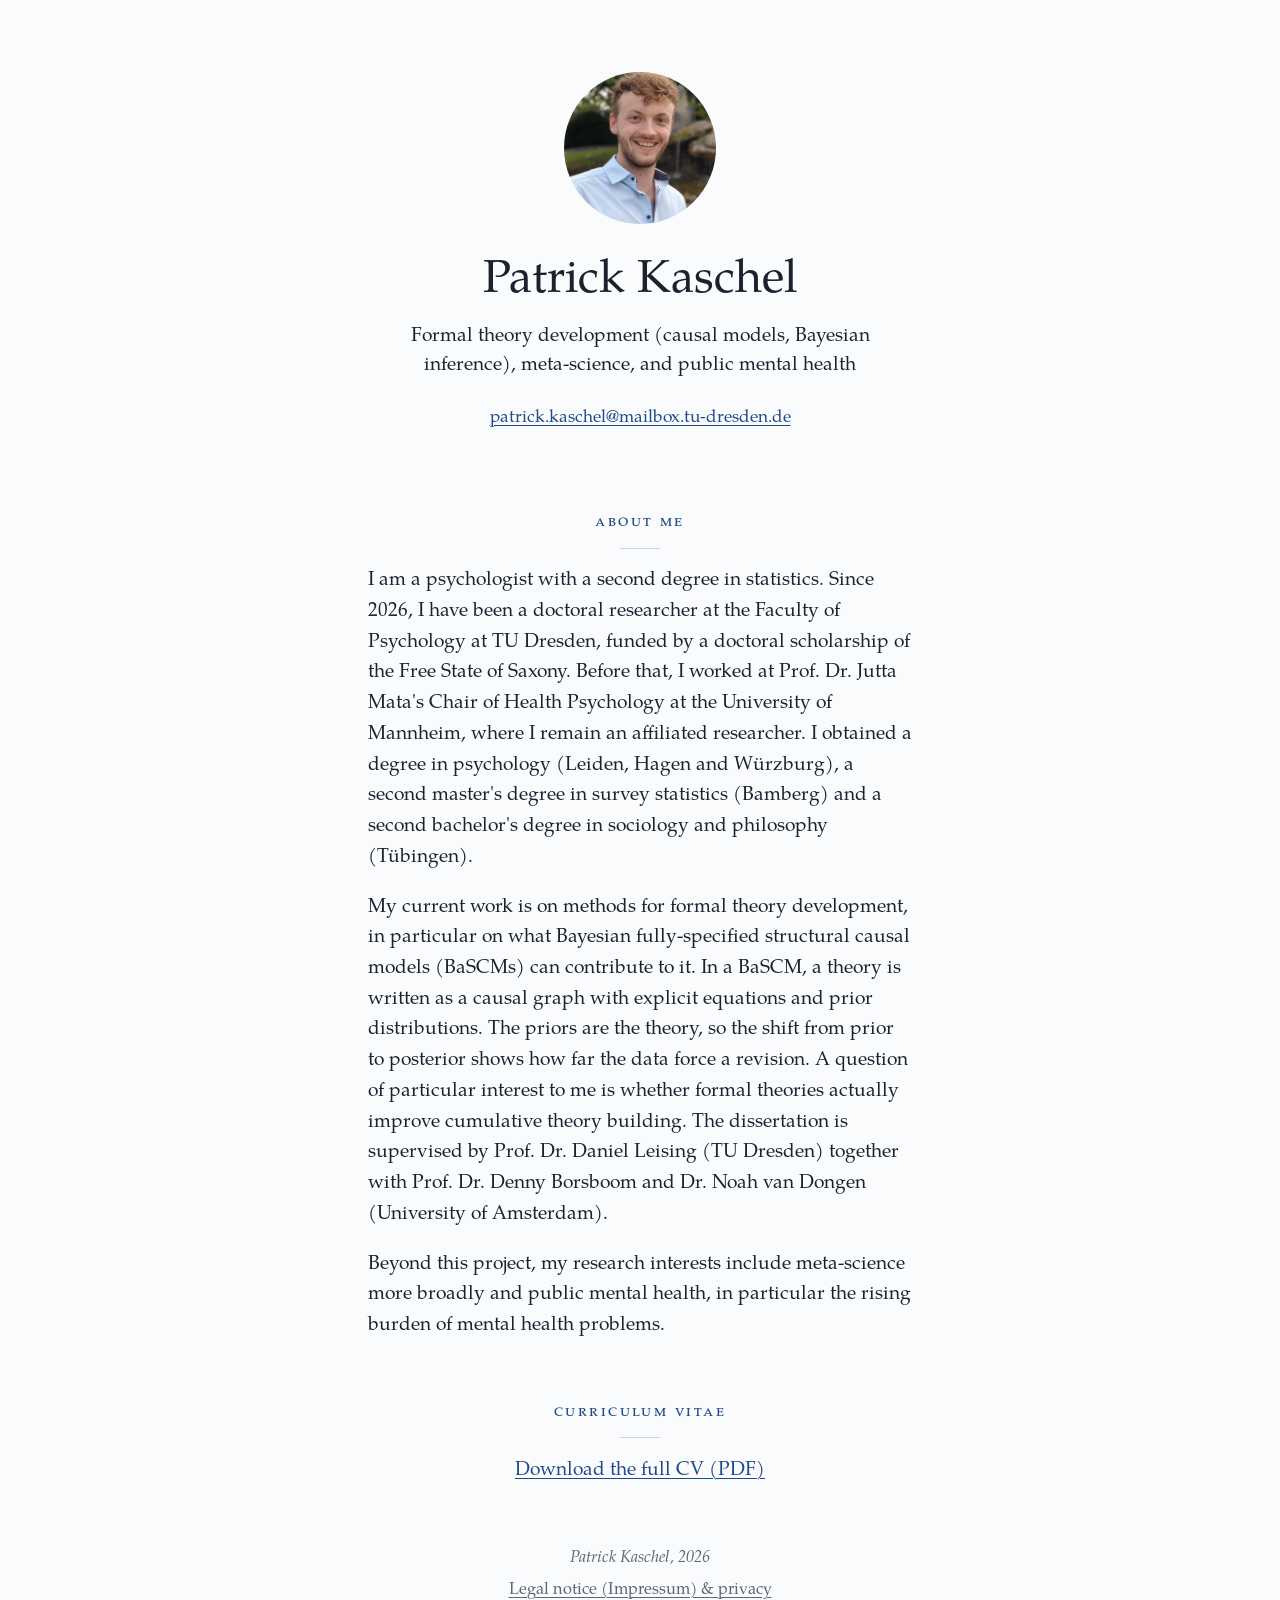
==== index.html @ e93c5aad "Add personal academic homepage Co-Authored-By: Claude Fable 5.1 <noreply@anthropic.com> Claude-Sessi" ====
<!doctype html>
<html lang="en">
<head>
<meta charset="utf-8">
<meta name="viewport" content="width=device-width, initial-scale=1">
<title>Patrick Kaschel – Doctoral researcher in psychology, TU Dresden</title>
<meta name="description" content="Patrick Kaschel is a doctoral researcher in psychology at TU Dresden. He works on formal theory development (causal models, Bayesian inference), meta-science, and public mental health.">
<meta name="author" content="Patrick Kaschel">
<meta name="color-scheme" content="light">
<link rel="canonical" href="https://pskaschel.github.io/">
<meta property="og:type" content="profile">
<meta property="og:url" content="https://pskaschel.github.io/">
<meta property="og:image" content="https://pskaschel.github.io/photo.jpg">
<meta property="og:title" content="Patrick Kaschel – Doctoral researcher in psychology, TU Dresden">
<meta property="og:description" content="Formal theory development (causal models, Bayesian inference), meta-science, and public mental health.">
<!-- Small inline icon: the initial on an ink-blue ground -->
<link rel="icon" href="data:image/svg+xml,%3Csvg xmlns='http://www.w3.org/2000/svg' viewBox='0 0 32 32'%3E%3Crect width='32' height='32' rx='5' fill='%231f4a8a'/%3E%3Ctext x='16' y='23' text-anchor='middle' font-family='Palatino,Georgia,serif' font-size='20' fill='%23fafbfc'%3EK%3C/text%3E%3C/svg%3E">

<!-- Structured data so search engines connect this page to the person -->
<script type="application/ld+json">
{
  "@context": "https://schema.org",
  "@type": "Person",
  "name": "Patrick Kaschel",
  "url": "https://pskaschel.github.io/",
  "image": "https://pskaschel.github.io/photo.jpg",
  "jobTitle": "Doctoral researcher in psychology",
  "affiliation": [
    { "@type": "CollegeOrUniversity", "name": "TU Dresden" },
    { "@type": "CollegeOrUniversity", "name": "University of Mannheim" }
  ],
  "knowsAbout": ["Formal theory development", "Structural causal models", "Bayesian inference", "Meta-science", "Public mental health"]
}
</script>

<link rel="stylesheet" href="style.css">
</head>

<body>
<div class="page">

  <header class="intro">
    <div>
      <h1>Patrick Kaschel</h1>
      <p class="lede">Formal theory development (causal models, Bayesian inference), meta-science, and public mental health</p>
      <nav class="links" aria-label="Contact and documents">
        <a href="mailto:patrick.kaschel@mailbox.tu-dresden.de">patrick.kaschel@mailbox.tu-dresden.de</a>
        <!-- Google Scholar: add the profile URL and remove this comment
        <a href="https://scholar.google.com/citations?user=XXXX">Google Scholar</a>
        -->
      </nav>
    </div>
    <img class="portrait" src="photo.jpg" width="640" height="800" alt="Portrait of Patrick Kaschel">
  </header>

  <main>
    <section class="section" id="about">
      <h2>About me</h2>
      <div>
        <p>I am a psychologist with a second degree in statistics. Since 2026, I have been a doctoral researcher at the Faculty of Psychology at TU Dresden, funded by a doctoral scholarship of the Free State of Saxony. Before that, I worked at Prof. Dr. Jutta Mata's Chair of Health Psychology at the University of Mannheim, where I remain an affiliated researcher. I obtained a degree in psychology (Leiden, Hagen and Würzburg), a second master's degree in survey statistics (Bamberg) and a second bachelor's degree in sociology and philosophy (Tübingen).</p>
        <p>My current work is on methods for formal theory development, in particular on what Bayesian fully-specified structural causal models (BaSCMs) can contribute to it. In a BaSCM, a theory is written as a causal graph with explicit equations and prior distributions. The priors are the theory, so the shift from prior to posterior shows how far the data force a revision. A question of particular interest to me is whether formal theories actually improve cumulative theory building. The dissertation is supervised by Prof. Dr. Daniel Leising (TU Dresden) together with Prof. Dr. Denny Borsboom and Dr. Noah van Dongen (University of Amsterdam).</p>
        <p>Beyond this project, my research interests include meta-science more broadly and public mental health, in particular the rising burden of mental health problems.</p>
      </div>
    </section>

    <section class="section" id="cv">
      <h2>Curriculum vitae</h2>
      <div>
        <p class="centred"><a href="CV_Patrick_Kaschel.pdf">Download the full CV (PDF)</a></p>
      </div>
    </section>
  </main>

  <footer>
    <p class="name">Patrick Kaschel, 2026</p>
    <p><a href="legal.html">Legal notice (Impressum) &amp; privacy</a></p>
  </footer>

</div>
</body>
</html>
---- style.css ----
/* ---- Embedded typeface (TeX Gyre Pagella, Latin subset), so no request leaves the site ---- */
@font-face{font-family:"TeX Gyre Pagella";font-weight:400;font-style:normal;font-display:swap;src:url([data-uri]) format("woff")}
@font-face{font-family:"TeX Gyre Pagella";font-weight:400;font-style:italic;font-display:swap;src:url([data-uri]) format("woff")}


/* ---- Colours: cool white paper, blue-black ink, ink blue ---- */
:root {
  --bg: #fafbfc;      /* paper */
  --ink: #1a2230;     /* text */
  --muted: #5a6577;   /* secondary text */
  --accent: #1f4a8a;  /* ink blue: links and headings */
  --rule: #cdd4de;    /* fine lines */
}

*, *::before, *::after { box-sizing: border-box; }
html { -webkit-text-size-adjust: 100%; }
body {
  margin: 0;
  background: var(--bg);
  color: var(--ink);
  font-family: "TeX Gyre Pagella", "Palatino Linotype", Palatino, "Book Antiqua", Georgia, serif;
  font-size: 1.2rem;
  line-height: 1.6;
}
img { display: block; max-width: 100%; height: auto; }
p { margin: 0 0 1em; }
p:last-child { margin-bottom: 0; }
a { color: var(--accent); text-underline-offset: .18em; text-decoration-thickness: 1px; }
a:hover { text-decoration-thickness: 2px; }
a:focus-visible { outline: 2px solid currentColor; outline-offset: 3px; border-radius: 2px; }
::selection { background: var(--accent); color: var(--bg); }

.page { max-width: 37rem; margin: 0 auto; padding: 0 1.5rem; }

/* ---- Header: portrait, name, role, interests, links ---- */
.intro {
  display: flex;
  flex-direction: column-reverse;               /* portrait comes last in the markup but shows first */
  align-items: center;
  gap: 2rem;
  padding: 4.5rem 0 3rem;
  text-align: center;
}
.portrait { width: 9.5rem; aspect-ratio: 1; object-fit: cover; border-radius: 50%; background: var(--rule); }
.intro h1 { margin: 0 0 1rem; font-size: 2.9rem; font-weight: 400; line-height: 1.1; }
.lede { margin: 0 auto 1.5rem; max-width: 32rem; line-height: 1.5; }
.links { display: flex; flex-wrap: wrap; justify-content: center; gap: .5rem 1.5rem; font-size: .9em; }

/* ---- Sections: headings in spaced small capitals with a short rule underneath ---- */
.section { padding: 1.75rem 0; }
.section h2 { margin: 0 0 1.1rem; font-size: 1.1rem; font-weight: 400; font-variant-caps: all-small-caps; letter-spacing: .14em; text-align: center; color: var(--accent); }
.centred { text-align: center; }
.section h2::after { content: ""; display: block; width: 2.5rem; height: 1px; margin: .7rem auto 0; background: var(--rule); }

footer { padding: 2rem 0 3rem; text-align: center; font-size: .85em; color: var(--muted); }
footer p { margin: 0 0 .35rem; }
footer .name { font-style: italic; }
footer a { color: var(--muted); }                      /* deliberately pale, but still readable */

/* ---- Legal notice and privacy page: plain left-aligned text ---- */
.legal { padding-top: 3.5rem; font-size: 1.05rem; }
.legal h1 { margin: 0 0 2rem; font-size: 2rem; font-weight: 400; line-height: 1.2; text-align: center; }
.legal h3 { margin: 1.4rem 0 .3rem; font-size: 1em; font-weight: 400; font-style: italic; }
.legal address { margin: 0 0 1em; font-style: normal; }
.legal .back { margin: 0 0 2rem; text-align: center; font-size: .9em; }
.missing { padding: .1em .4em; background: #ffe08a; color: #5a3b00; }   /* placeholder marker, must not go online */

/* ---- Small screens ---- */
@media (max-width: 40rem) {
  body { font-size: 1.08rem; }
  .page { padding: 0 1.25rem; }
  .intro { gap: 1.5rem; padding: 2.5rem 0 2rem; }
  .intro h1 { font-size: 2.2rem; }
  .portrait { width: 8rem; }
}
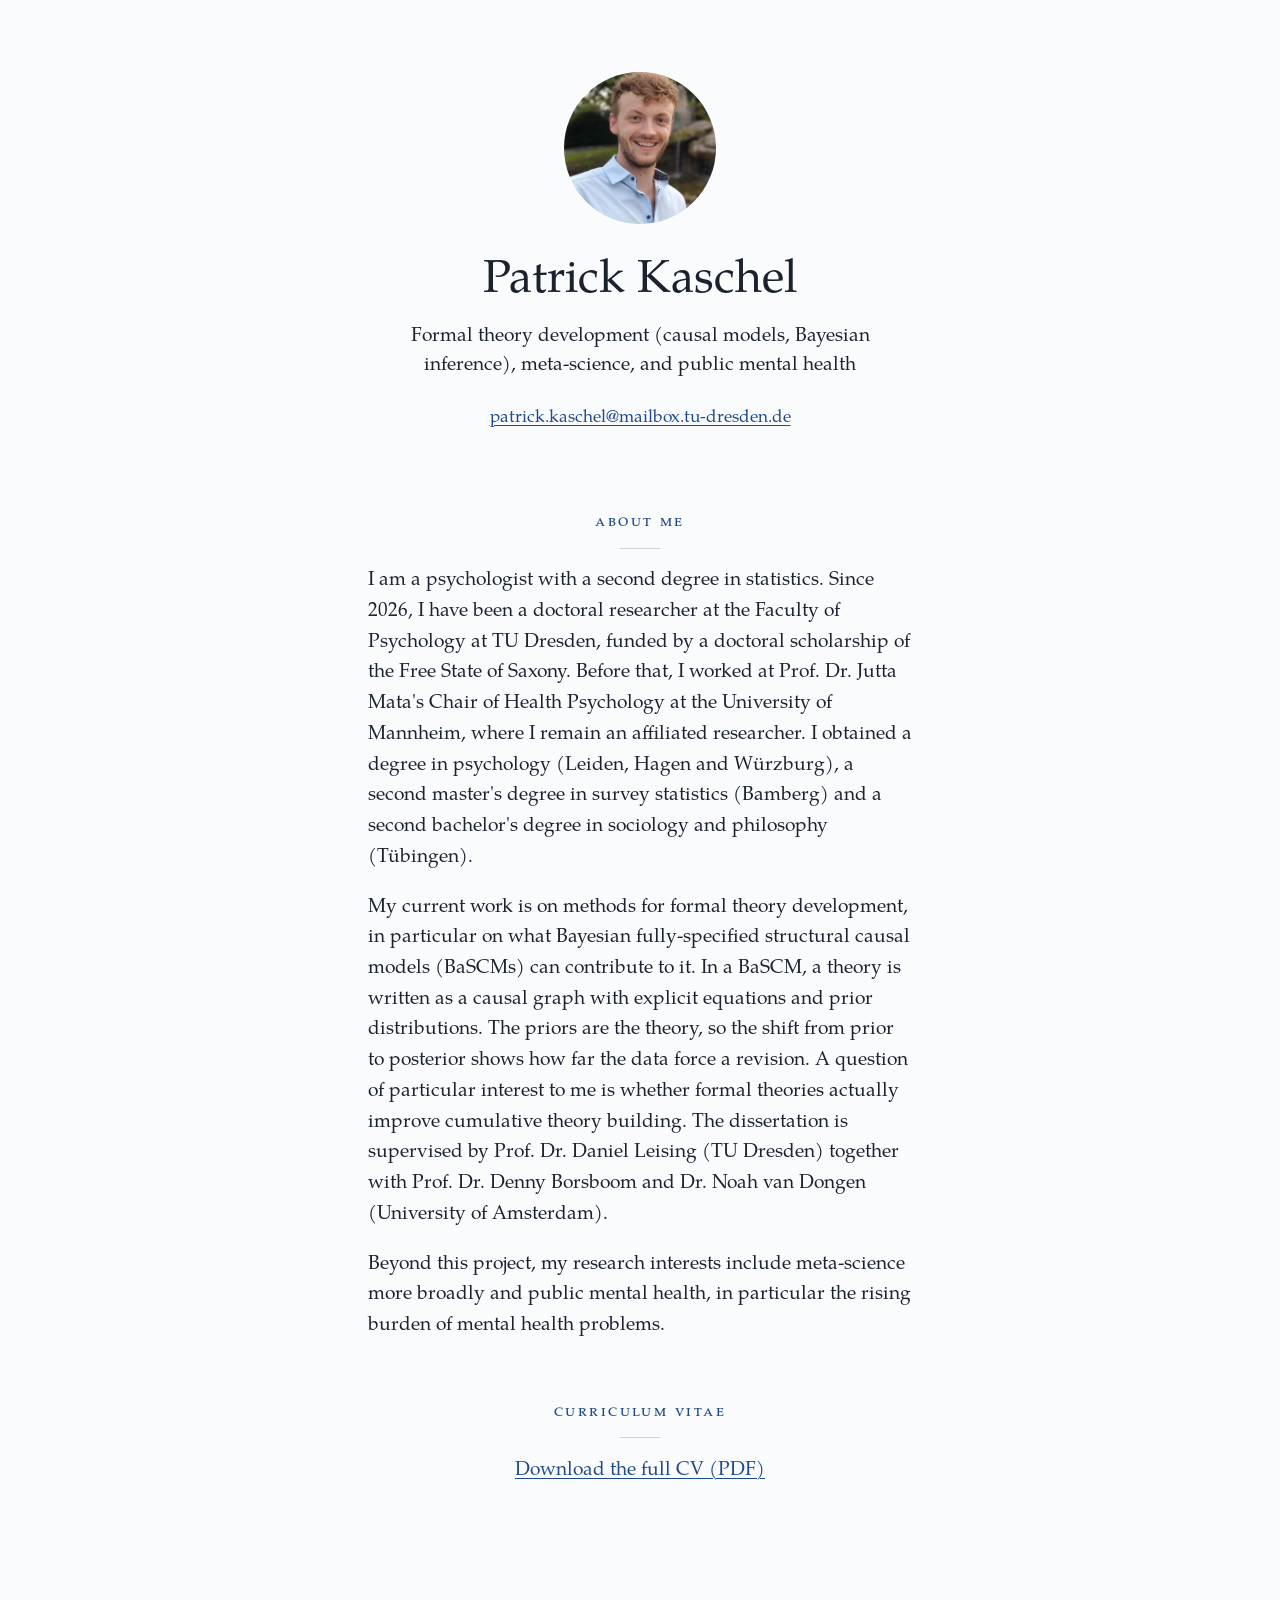
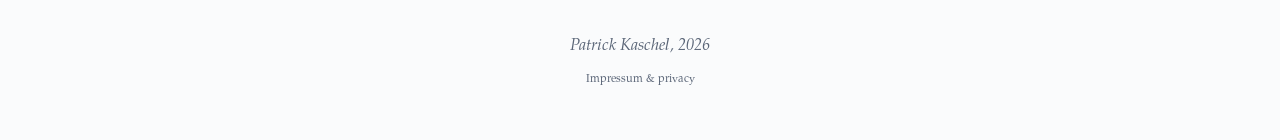
==== commit caaad8a3: "Rename footer link to 'Impressum & privacy', add space above footer, shrink link Co-Authored-By: Cla" ====
--- a/index.html
+++ b/index.html
@@ -73,7 +73,7 @@
 
   <footer>
     <p class="name">Patrick Kaschel, 2026</p>
-    <p><a href="legal.html">Legal notice (Impressum) &amp; privacy</a></p>
+    <p><a href="legal.html">Impressum &amp; privacy</a></p>
   </footer>
 
 </div>
--- a/style.css
+++ b/style.css
@@ -52,10 +52,11 @@
 .centred { text-align: center; }
 .section h2::after { content: ""; display: block; width: 2.5rem; height: 1px; margin: .7rem auto 0; background: var(--rule); }
 
-footer { padding: 2rem 0 3rem; text-align: center; font-size: .85em; color: var(--muted); }
+footer { padding: 7.5rem 0 3rem; text-align: center; font-size: .85em; color: var(--muted); }
 footer p { margin: 0 0 .35rem; }
 footer .name { font-style: italic; }
-footer a { color: var(--muted); }                      /* deliberately pale, but still readable */
+footer a { color: var(--muted); font-size: .68em; text-decoration: none; }   /* small, pale, no underline */
+footer a:hover, footer a:focus-visible { text-decoration: underline; }       /* underline only on hover or keyboard focus */
 
 /* ---- Legal notice and privacy page: plain left-aligned text ---- */
 .legal { padding-top: 3.5rem; font-size: 1.05rem; }
